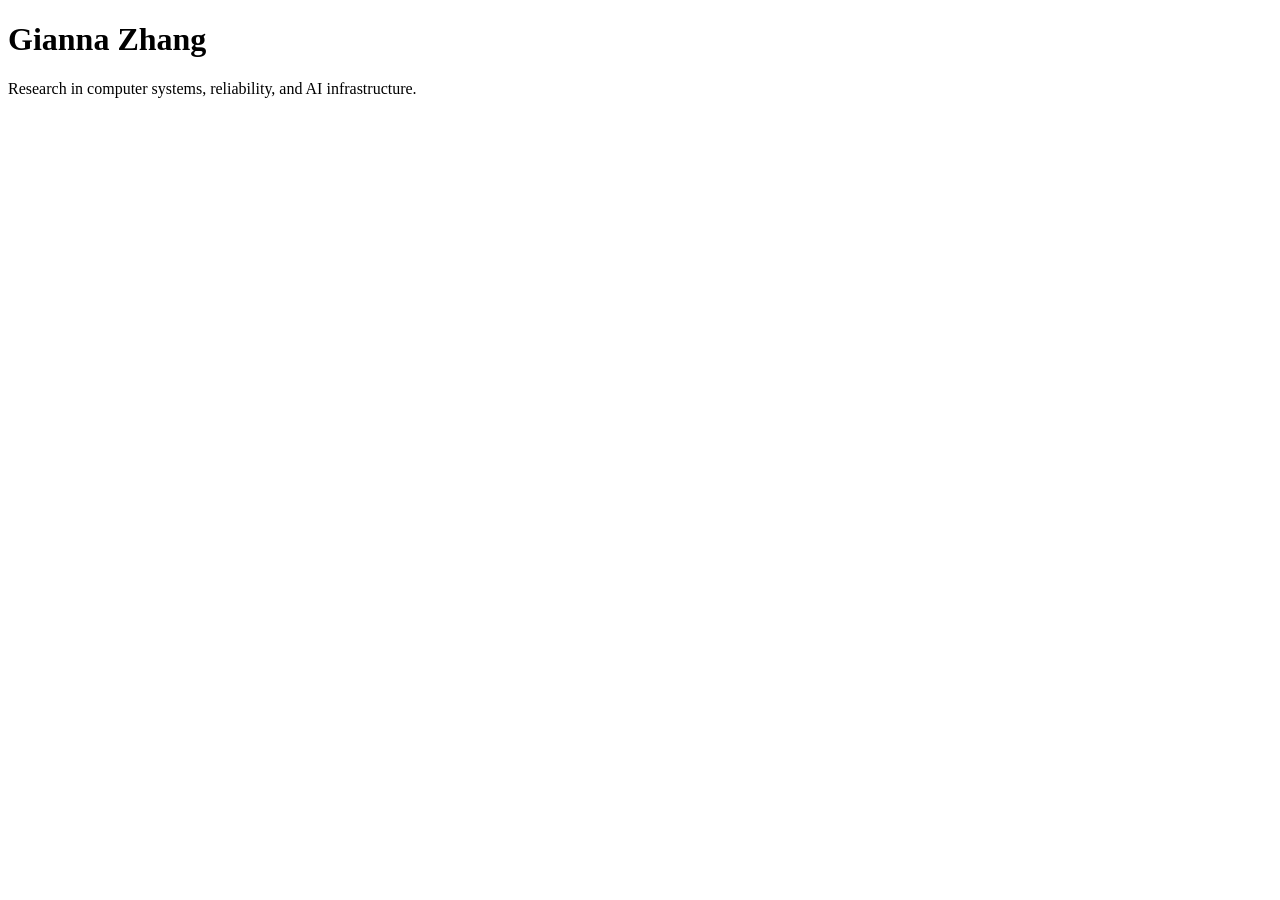
==== index.html @ 232588b0 "Create index.html" ====
<!DOCTYPE html>
<html>
<head>
  <title>Gianna Zhang | Research</title>
</head>
<body>
  <h1>Gianna Zhang</h1>
  <p>Research in computer systems, reliability, and AI infrastructure.</p>
</body>
</html>
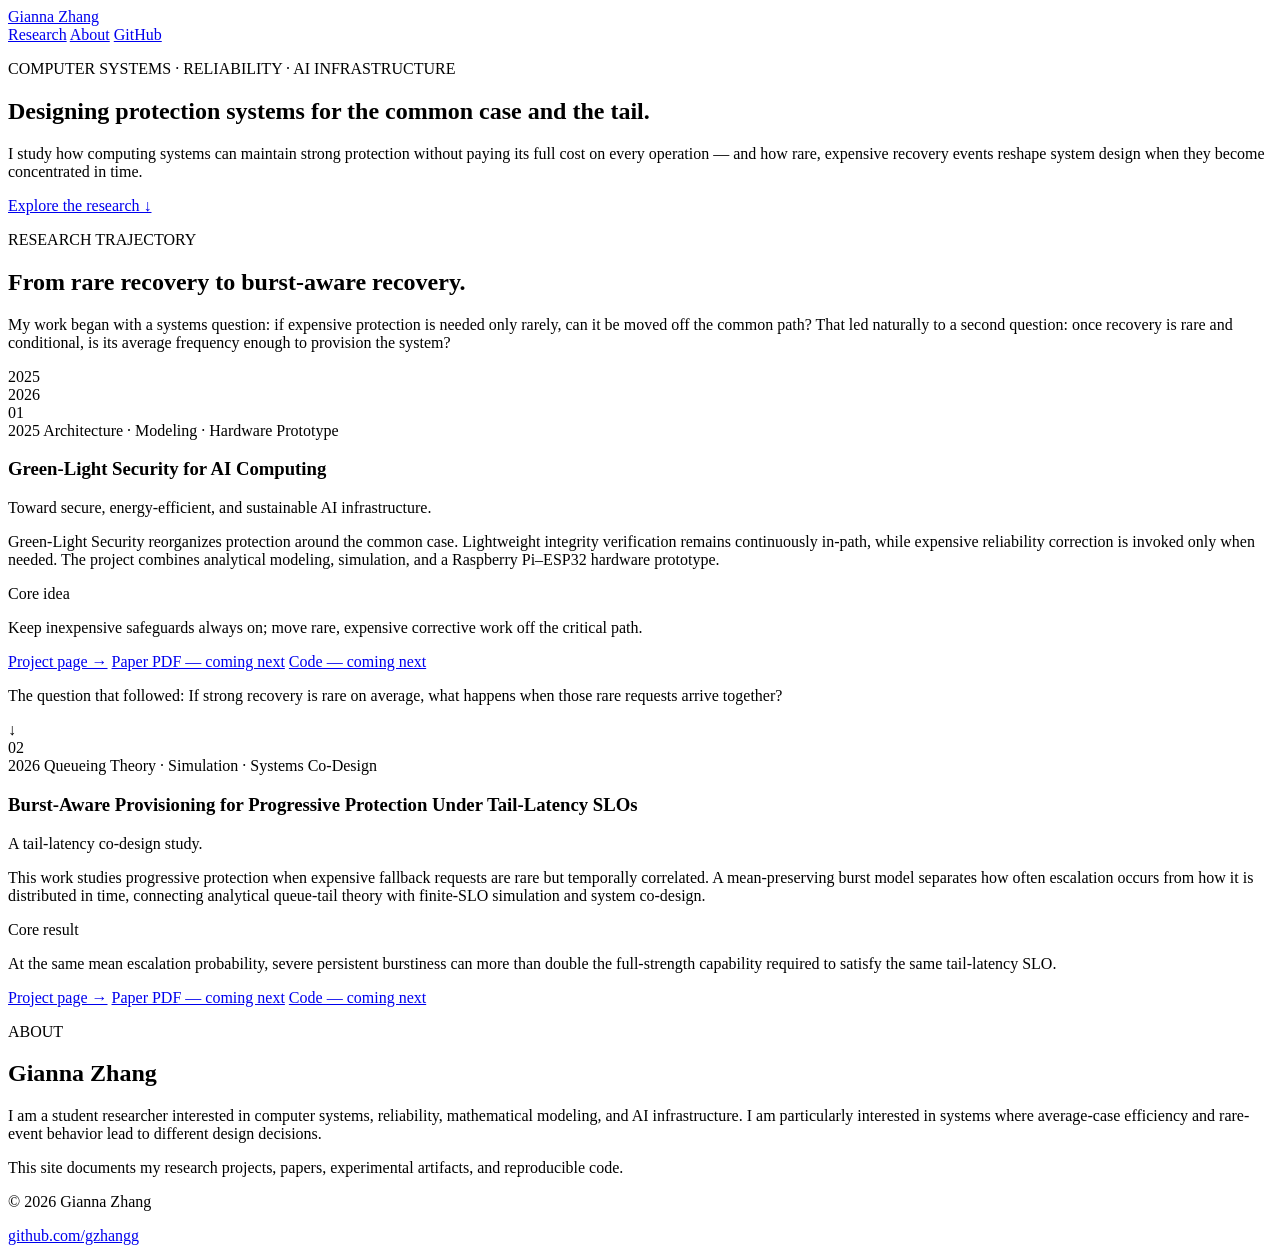
==== commit d074dcf9: "Update index.html" ====
--- a/index.html
+++ b/index.html
@@ -1,10 +1,243 @@
 <!DOCTYPE html>
-<html>
+<html lang="en">
 <head>
+  <meta charset="UTF-8">
+  <meta name="viewport" content="width=device-width, initial-scale=1.0">
+
   <title>Gianna Zhang | Research</title>
+
+  <meta
+    name="description"
+    content="Gianna Zhang's research in computer systems, reliability, and AI infrastructure."
+  >
+
+  <link rel="stylesheet" href="style.css">
 </head>
+
 <body>
-  <h1>Gianna Zhang</h1>
-  <p>Research in computer systems, reliability, and AI infrastructure.</p>
+
+  <header class="site-header">
+    <div class="nav-container">
+      <a class="name" href="/">Gianna Zhang</a>
+
+      <nav>
+        <a href="#research">Research</a>
+        <a href="#about">About</a>
+        <a href="https://github.com/gzhangg" target="_blank" rel="noopener">
+          GitHub
+        </a>
+      </nav>
+    </div>
+  </header>
+
+
+  <main>
+
+    <!-- HERO -->
+    <section class="hero">
+      <div class="hero-inner">
+
+        <p class="eyebrow">COMPUTER SYSTEMS · RELIABILITY · AI INFRASTRUCTURE</p>
+
+        <h1>
+          Designing protection systems
+          <span>for the common case and the tail.</span>
+        </h1>
+
+        <p class="hero-text">
+          I study how computing systems can maintain strong protection
+          without paying its full cost on every operation — and how rare,
+          expensive recovery events reshape system design when they become
+          concentrated in time.
+        </p>
+
+        <a class="primary-link" href="#research">
+          Explore the research ↓
+        </a>
+
+      </div>
+    </section>
+
+
+    <!-- RESEARCH TRAJECTORY -->
+    <section class="trajectory" id="research">
+
+      <div class="section-heading">
+        <p class="eyebrow">RESEARCH TRAJECTORY</p>
+        <h2>From rare recovery to burst-aware recovery.</h2>
+
+        <p>
+          My work began with a systems question: if expensive protection is
+          needed only rarely, can it be moved off the common path? That led
+          naturally to a second question: once recovery is rare and
+          conditional, is its average frequency enough to provision the
+          system?
+        </p>
+      </div>
+
+
+      <div class="trajectory-line">
+
+        <div class="trajectory-node">
+          <span>2025</span>
+          <div class="dot"></div>
+        </div>
+
+        <div class="connector"></div>
+
+        <div class="trajectory-node">
+          <span>2026</span>
+          <div class="dot"></div>
+        </div>
+
+      </div>
+
+
+      <!-- PROJECT 1 -->
+      <article class="project">
+
+        <div class="project-number">01</div>
+
+        <div class="project-content">
+
+          <div class="project-meta">
+            <span>2025</span>
+            <span>Architecture · Modeling · Hardware Prototype</span>
+          </div>
+
+          <h3>Green-Light Security for AI Computing</h3>
+
+          <p class="project-subtitle">
+            Toward secure, energy-efficient, and sustainable AI infrastructure.
+          </p>
+
+          <p>
+            Green-Light Security reorganizes protection around the common
+            case. Lightweight integrity verification remains continuously
+            in-path, while expensive reliability correction is invoked only
+            when needed. The project combines analytical modeling,
+            simulation, and a Raspberry Pi–ESP32 hardware prototype.
+          </p>
+
+          <div class="project-result">
+            <span class="result-label">Core idea</span>
+            <p>
+              Keep inexpensive safeguards always on; move rare,
+              expensive corrective work off the critical path.
+            </p>
+          </div>
+
+          <div class="project-links">
+            <a href="green-light.html">Project page →</a>
+            <a href="#" class="muted-link">Paper PDF — coming next</a>
+            <a href="#" class="muted-link">Code — coming next</a>
+          </div>
+
+        </div>
+
+      </article>
+
+
+      <div class="research-bridge">
+        <p>
+          <span>The question that followed:</span>
+          If strong recovery is rare on average, what happens when those
+          rare requests arrive together?
+        </p>
+        <div class="bridge-arrow">↓</div>
+      </div>
+
+
+      <!-- PROJECT 2 -->
+      <article class="project">
+
+        <div class="project-number">02</div>
+
+        <div class="project-content">
+
+          <div class="project-meta">
+            <span>2026</span>
+            <span>Queueing Theory · Simulation · Systems Co-Design</span>
+          </div>
+
+          <h3>
+            Burst-Aware Provisioning for Progressive Protection
+            Under Tail-Latency SLOs
+          </h3>
+
+          <p class="project-subtitle">
+            A tail-latency co-design study.
+          </p>
+
+          <p>
+            This work studies progressive protection when expensive fallback
+            requests are rare but temporally correlated. A mean-preserving
+            burst model separates how often escalation occurs from how it is
+            distributed in time, connecting analytical queue-tail theory with
+            finite-SLO simulation and system co-design.
+          </p>
+
+          <div class="project-result">
+            <span class="result-label">Core result</span>
+            <p>
+              At the same mean escalation probability, severe persistent
+              burstiness can more than double the full-strength capability
+              required to satisfy the same tail-latency SLO.
+            </p>
+          </div>
+
+          <div class="project-links">
+            <a href="burst-aware.html">Project page →</a>
+            <a href="#" class="muted-link">Paper PDF — coming next</a>
+            <a href="#" class="muted-link">Code — coming next</a>
+          </div>
+
+        </div>
+
+      </article>
+
+    </section>
+
+
+    <!-- ABOUT -->
+    <section class="about" id="about">
+
+      <div>
+        <p class="eyebrow">ABOUT</p>
+        <h2>Gianna Zhang</h2>
+      </div>
+
+      <div class="about-text">
+        <p>
+          I am a student researcher interested in computer systems,
+          reliability, mathematical modeling, and AI infrastructure.
+          I am particularly interested in systems where average-case
+          efficiency and rare-event behavior lead to different design
+          decisions.
+        </p>
+
+        <p>
+          This site documents my research projects, papers,
+          experimental artifacts, and reproducible code.
+        </p>
+      </div>
+
+    </section>
+
+  </main>
+
+
+  <footer>
+    <p>© 2026 Gianna Zhang</p>
+
+    <a
+      href="https://github.com/gzhangg"
+      target="_blank"
+      rel="noopener"
+    >
+      github.com/gzhangg
+    </a>
+  </footer>
+
 </body>
 </html>
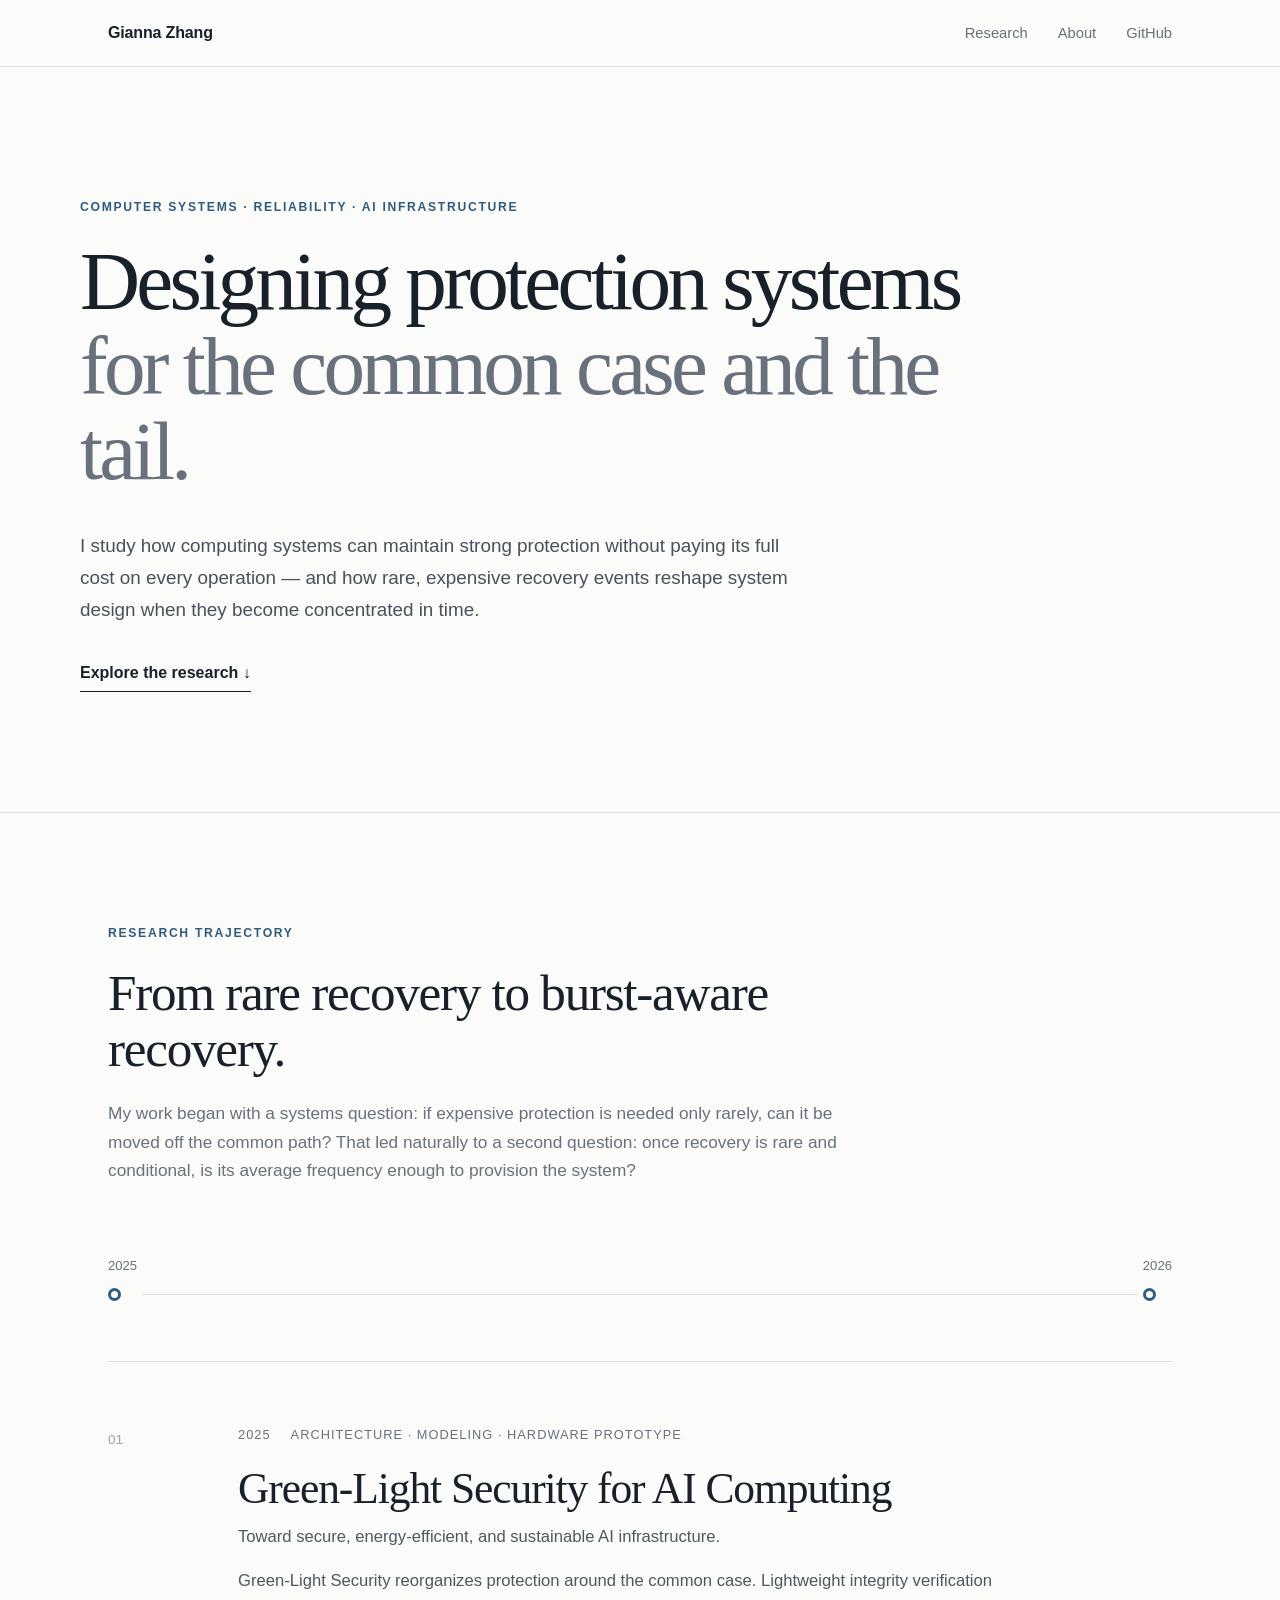
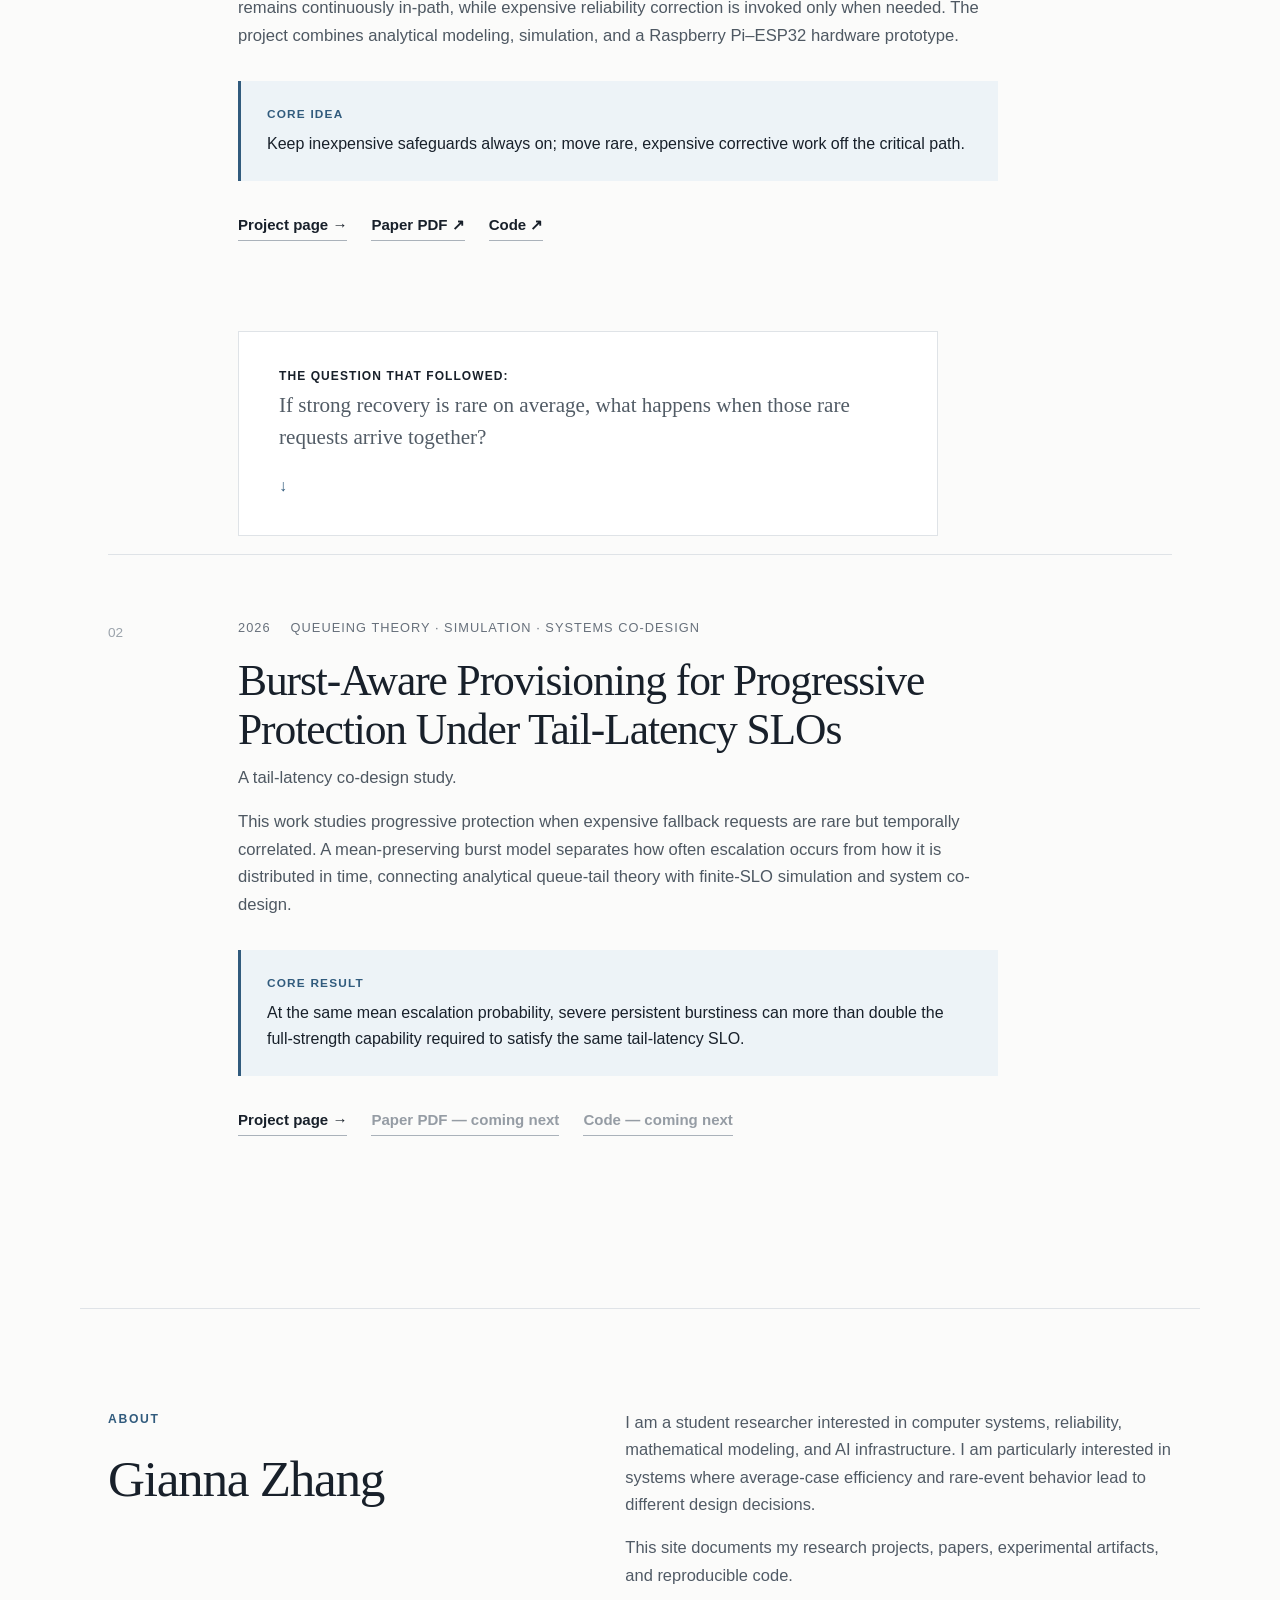
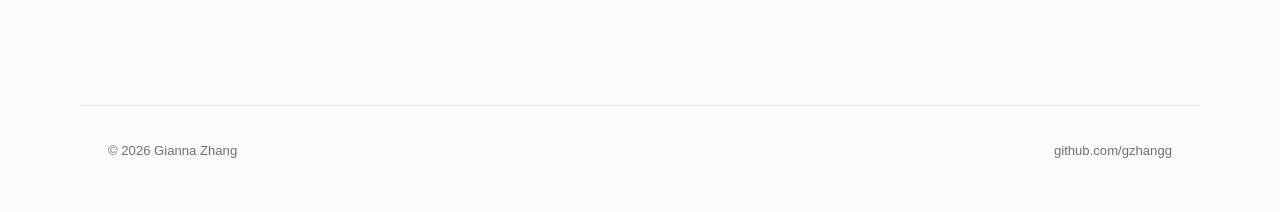
==== commit 9b8b1df3: "Update index.html" ====
--- a/index.html
+++ b/index.html
@@ -128,10 +128,24 @@
           </div>
 
           <div class="project-links">
-            <a href="green-light.html">Project page →</a>
-            <a href="#" class="muted-link">Paper PDF — coming next</a>
-            <a href="#" class="muted-link">Code — coming next</a>
-          </div>
+  <a href="green-light.html">Project page →</a>
+
+  <a
+    href="assets/green-light/Green_Light_Security_for_AI_Computing.pdf"
+    target="_blank"
+    rel="noopener"
+  >
+    Paper PDF ↗
+  </a>
+
+  <a
+    href="https://github.com/gzhangg/green-light-security"
+    target="_blank"
+    rel="noopener"
+  >
+    Code ↗
+  </a>
+</div>
 
         </div>
 
--- a/style.css
+++ b/style.css
@@ -0,0 +1,734 @@
+:root {
+  --background: #fbfbfa;
+  --surface: #ffffff;
+  --text: #18202a;
+  --muted: #68717c;
+  --line: #dfe3e7;
+  --accent: #315b7d;
+  --accent-soft: #edf3f7;
+
+  --max-width: 1120px;
+}
+
+* {
+  box-sizing: border-box;
+}
+
+html {
+  scroll-behavior: smooth;
+}
+
+body {
+  margin: 0;
+  background: var(--background);
+  color: var(--text);
+
+  font-family:
+    Inter,
+    ui-sans-serif,
+    -apple-system,
+    BlinkMacSystemFont,
+    "Segoe UI",
+    Helvetica,
+    Arial,
+    sans-serif;
+
+  line-height: 1.65;
+}
+
+a {
+  color: inherit;
+  text-decoration: none;
+}
+
+
+/* HEADER */
+
+.site-header {
+  border-bottom: 1px solid var(--line);
+  background: rgba(251, 251, 250, 0.94);
+  position: sticky;
+  top: 0;
+  z-index: 20;
+  backdrop-filter: blur(8px);
+}
+
+.nav-container {
+  max-width: var(--max-width);
+  margin: 0 auto;
+  padding: 20px 28px;
+
+  display: flex;
+  justify-content: space-between;
+  align-items: center;
+}
+
+.name {
+  font-weight: 650;
+  font-size: 1rem;
+  letter-spacing: -0.01em;
+}
+
+nav {
+  display: flex;
+  gap: 30px;
+}
+
+nav a {
+  font-size: 0.92rem;
+  color: var(--muted);
+}
+
+nav a:hover {
+  color: var(--text);
+}
+
+
+/* HERO */
+
+.hero {
+  padding: 130px 28px 120px;
+  border-bottom: 1px solid var(--line);
+}
+
+.hero-inner {
+  max-width: var(--max-width);
+  margin: 0 auto;
+}
+
+.eyebrow {
+  margin: 0 0 22px;
+
+  color: var(--accent);
+  font-size: 0.76rem;
+  font-weight: 700;
+  letter-spacing: 0.14em;
+}
+
+.hero h1 {
+  max-width: 950px;
+  margin: 0;
+
+  font-family:
+    Georgia,
+    "Times New Roman",
+    serif;
+
+  font-size: clamp(3rem, 6.5vw, 5.5rem);
+  font-weight: 400;
+  line-height: 1.02;
+  letter-spacing: -0.045em;
+}
+
+.hero h1 span {
+  color: var(--muted);
+}
+
+.hero-text {
+  max-width: 720px;
+  margin: 36px 0 34px;
+
+  color: #48515c;
+  font-size: 1.18rem;
+  line-height: 1.7;
+}
+
+.primary-link {
+  display: inline-block;
+  padding-bottom: 4px;
+  border-bottom: 1px solid var(--text);
+
+  font-weight: 600;
+}
+
+
+/* TRAJECTORY */
+
+.trajectory {
+  max-width: var(--max-width);
+  margin: 0 auto;
+  padding: 110px 28px;
+}
+
+.section-heading {
+  max-width: 760px;
+}
+
+.section-heading h2,
+.about h2 {
+  margin: 0 0 22px;
+
+  font-family:
+    Georgia,
+    "Times New Roman",
+    serif;
+
+  font-size: clamp(2.2rem, 4vw, 3.5rem);
+  font-weight: 400;
+  line-height: 1.1;
+  letter-spacing: -0.025em;
+}
+
+.section-heading > p:last-child {
+  color: var(--muted);
+  font-size: 1.08rem;
+}
+
+.trajectory-line {
+  margin: 70px 0 60px;
+
+  display: grid;
+  grid-template-columns: auto 1fr auto;
+  align-items: end;
+}
+
+.trajectory-node span {
+  display: block;
+  margin-bottom: 12px;
+
+  color: var(--muted);
+  font-size: 0.82rem;
+}
+
+.dot {
+  width: 13px;
+  height: 13px;
+
+  border: 3px solid var(--accent);
+  border-radius: 50%;
+  background: var(--background);
+}
+
+.connector {
+  height: 1px;
+  margin: 0 5px 6px;
+
+  background: var(--line);
+}
+
+
+/* PROJECTS */
+
+.project {
+  padding: 62px 0;
+
+  display: grid;
+  grid-template-columns: 100px 1fr;
+  gap: 30px;
+
+  border-top: 1px solid var(--line);
+}
+
+.project-number {
+  padding-top: 5px;
+
+  color: #9ba3ab;
+  font-size: 0.85rem;
+  font-variant-numeric: tabular-nums;
+}
+
+.project-content {
+  max-width: 830px;
+}
+
+.project-meta {
+  margin-bottom: 18px;
+
+  display: flex;
+  gap: 20px;
+  flex-wrap: wrap;
+
+  color: var(--muted);
+  font-size: 0.8rem;
+  text-transform: uppercase;
+  letter-spacing: 0.08em;
+}
+
+.project h3 {
+  max-width: 800px;
+  margin: 0 0 10px;
+
+  font-family:
+    Georgia,
+    "Times New Roman",
+    serif;
+
+  font-size: clamp(2rem, 3.4vw, 3rem);
+  font-weight: 400;
+  line-height: 1.13;
+  letter-spacing: -0.025em;
+}
+
+.project-subtitle {
+  margin-top: 0;
+
+  color: var(--accent);
+  font-size: 1rem;
+}
+
+.project-content > p {
+  max-width: 760px;
+
+  color: #4e5862;
+  font-size: 1.04rem;
+}
+
+.project-result {
+  max-width: 760px;
+  margin: 32px 0;
+
+  padding: 24px 26px;
+
+  background: var(--accent-soft);
+  border-left: 3px solid var(--accent);
+}
+
+.result-label {
+  display: block;
+  margin-bottom: 6px;
+
+  color: var(--accent);
+  font-size: 0.74rem;
+  font-weight: 700;
+  text-transform: uppercase;
+  letter-spacing: 0.1em;
+}
+
+.project-result p {
+  margin: 0;
+}
+
+.project-links {
+  display: flex;
+  flex-wrap: wrap;
+  gap: 24px;
+}
+
+.project-links a {
+  padding-bottom: 2px;
+
+  font-size: 0.94rem;
+  font-weight: 600;
+
+  border-bottom: 1px solid #aab2ba;
+}
+
+.project-links a:hover {
+  border-color: var(--text);
+}
+
+.project-links .muted-link {
+  color: #959ca4;
+  pointer-events: none;
+}
+
+
+/* BRIDGE */
+
+.research-bridge {
+  margin: 28px 0 18px 130px;
+  max-width: 700px;
+
+  padding: 35px 40px;
+
+  border: 1px solid var(--line);
+  background: var(--surface);
+}
+
+.research-bridge p {
+  margin: 0;
+
+  color: #525c66;
+  font-family:
+    Georgia,
+    "Times New Roman",
+    serif;
+
+  font-size: 1.32rem;
+  line-height: 1.5;
+}
+
+.research-bridge p span {
+  display: block;
+  margin-bottom: 5px;
+
+  color: var(--text);
+  font-family:
+    Inter,
+    ui-sans-serif,
+    sans-serif;
+
+  font-size: 0.75rem;
+  font-weight: 700;
+  text-transform: uppercase;
+  letter-spacing: 0.09em;
+}
+
+.bridge-arrow {
+  margin-top: 20px;
+  color: var(--accent);
+}
+
+
+/* ABOUT */
+
+.about {
+  max-width: var(--max-width);
+  margin: 0 auto;
+
+  padding: 100px 28px;
+
+  display: grid;
+  grid-template-columns: 1fr 1.25fr;
+  gap: 80px;
+
+  border-top: 1px solid var(--line);
+}
+
+.about-text {
+  color: #505a65;
+  font-size: 1.03rem;
+}
+
+.about-text p:first-child {
+  margin-top: 0;
+}
+
+
+/* FOOTER */
+
+footer {
+  max-width: var(--max-width);
+  margin: 0 auto;
+
+  padding: 34px 28px 50px;
+
+  display: flex;
+  justify-content: space-between;
+
+  border-top: 1px solid var(--line);
+
+  color: var(--muted);
+  font-size: 0.82rem;
+}
+
+footer p {
+  margin: 0;
+}
+
+
+/* MOBILE */
+
+@media (max-width: 700px) {
+
+  .nav-container {
+    padding: 18px 20px;
+  }
+
+  nav {
+    gap: 17px;
+  }
+
+  .hero {
+    padding: 90px 20px 80px;
+  }
+
+  .hero h1 {
+    font-size: 3rem;
+  }
+
+  .trajectory {
+    padding: 80px 20px;
+  }
+
+  .project {
+    grid-template-columns: 1fr;
+    gap: 10px;
+  }
+
+  .project-number {
+    padding-top: 0;
+  }
+
+  .research-bridge {
+    margin-left: 0;
+    padding: 28px;
+  }
+
+  .about {
+    padding: 75px 20px;
+
+    grid-template-columns: 1fr;
+    gap: 20px;
+  }
+
+  footer {
+    padding: 30px 20px 40px;
+
+    flex-direction: column;
+    gap: 8px;
+  }
+}
+
+/* PROJECT PAGE */
+
+.project-hero {
+  padding: 95px 28px 90px;
+  border-bottom: 1px solid var(--line);
+}
+
+.project-hero-inner {
+  max-width: var(--max-width);
+  margin: 0 auto;
+}
+
+.back-link {
+  display: inline-block;
+  margin-bottom: 65px;
+
+  color: var(--muted);
+  font-size: 0.9rem;
+}
+
+.back-link:hover {
+  color: var(--text);
+}
+
+.project-hero h1 {
+  max-width: 960px;
+  margin: 0;
+
+  font-family:
+    Georgia,
+    "Times New Roman",
+    serif;
+
+  font-size: clamp(3rem, 6vw, 5.2rem);
+  font-weight: 400;
+  line-height: 1.03;
+  letter-spacing: -0.04em;
+}
+
+.project-hero h1 span {
+  display: block;
+  color: var(--muted);
+}
+
+.project-deck {
+  max-width: 660px;
+  margin: 30px 0 36px;
+
+  color: #505a65;
+  font-size: 1.22rem;
+}
+
+.project-actions {
+  display: flex;
+  flex-wrap: wrap;
+  gap: 14px;
+}
+
+.button-primary,
+.button-secondary {
+  display: inline-block;
+  padding: 11px 18px;
+
+  border: 1px solid var(--text);
+
+  font-size: 0.9rem;
+  font-weight: 600;
+}
+
+.button-primary {
+  background: var(--text);
+  color: white;
+}
+
+.button-secondary {
+  background: transparent;
+}
+
+.button-secondary:hover {
+  background: var(--surface);
+}
+
+
+/* PROJECT DETAIL */
+
+.project-detail {
+  max-width: var(--max-width);
+  margin: 0 auto;
+
+  padding: 90px 28px 120px;
+
+  display: grid;
+  grid-template-columns: 210px 1fr;
+  gap: 95px;
+}
+
+.project-sidebar {
+  color: var(--muted);
+}
+
+.sidebar-item {
+  padding: 0 0 25px;
+  margin-bottom: 25px;
+
+  border-bottom: 1px solid var(--line);
+}
+
+.sidebar-item span {
+  display: block;
+  margin-bottom: 8px;
+
+  color: #8c949d;
+  font-size: 0.7rem;
+  font-weight: 700;
+  text-transform: uppercase;
+  letter-spacing: 0.1em;
+}
+
+.sidebar-item p {
+  margin: 0;
+
+  font-size: 0.9rem;
+  line-height: 1.6;
+}
+
+.project-body {
+  max-width: 760px;
+}
+
+.project-body section {
+  padding: 0 0 80px;
+}
+
+.project-body section + section {
+  padding-top: 80px;
+  border-top: 1px solid var(--line);
+}
+
+.project-body h2 {
+  max-width: 700px;
+  margin: 0 0 28px;
+
+  font-family:
+    Georgia,
+    "Times New Roman",
+    serif;
+
+  font-size: clamp(2rem, 3.6vw, 3.1rem);
+  font-weight: 400;
+  line-height: 1.12;
+  letter-spacing: -0.025em;
+}
+
+.project-body p {
+  color: #4f5964;
+  font-size: 1.04rem;
+}
+
+.insight-box {
+  margin-top: 36px;
+  padding: 28px 30px;
+
+  background: var(--accent-soft);
+  border-left: 3px solid var(--accent);
+}
+
+.insight-box span {
+  display: block;
+  margin-bottom: 9px;
+
+  color: var(--accent);
+  font-size: 0.72rem;
+  font-weight: 700;
+  text-transform: uppercase;
+  letter-spacing: 0.1em;
+}
+
+.insight-box p {
+  margin: 0;
+
+  color: var(--text);
+
+  font-family:
+    Georgia,
+    "Times New Roman",
+    serif;
+
+  font-size: 1.28rem;
+  line-height: 1.45;
+}
+
+.research-figure {
+  margin: 42px 0 0;
+}
+
+.research-figure img {
+  display: block;
+  width: 100%;
+  height: auto;
+
+  border: 1px solid var(--line);
+}
+
+.research-figure figcaption {
+  margin-top: 12px;
+
+  color: var(--muted);
+  font-size: 0.82rem;
+}
+
+.next-project {
+  margin-top: 15px;
+}
+
+.next-project a {
+  display: inline-block;
+  margin-top: 12px;
+  padding-bottom: 3px;
+
+  border-bottom: 1px solid var(--text);
+
+  font-weight: 600;
+}
+
+
+/* PROJECT PAGE MOBILE */
+
+@media (max-width: 700px) {
+
+  .project-hero {
+    padding: 70px 20px;
+  }
+
+  .back-link {
+    margin-bottom: 45px;
+  }
+
+  .project-detail {
+    padding: 70px 20px;
+
+    grid-template-columns: 1fr;
+    gap: 55px;
+  }
+
+  .project-sidebar {
+    display: grid;
+    grid-template-columns: 1fr 1fr;
+    gap: 20px;
+  }
+
+  .sidebar-item {
+    margin-bottom: 0;
+  }
+
+  .project-body section {
+    padding-bottom: 60px;
+  }
+
+  .project-body section + section {
+    padding-top: 60px;
+  }
+}
